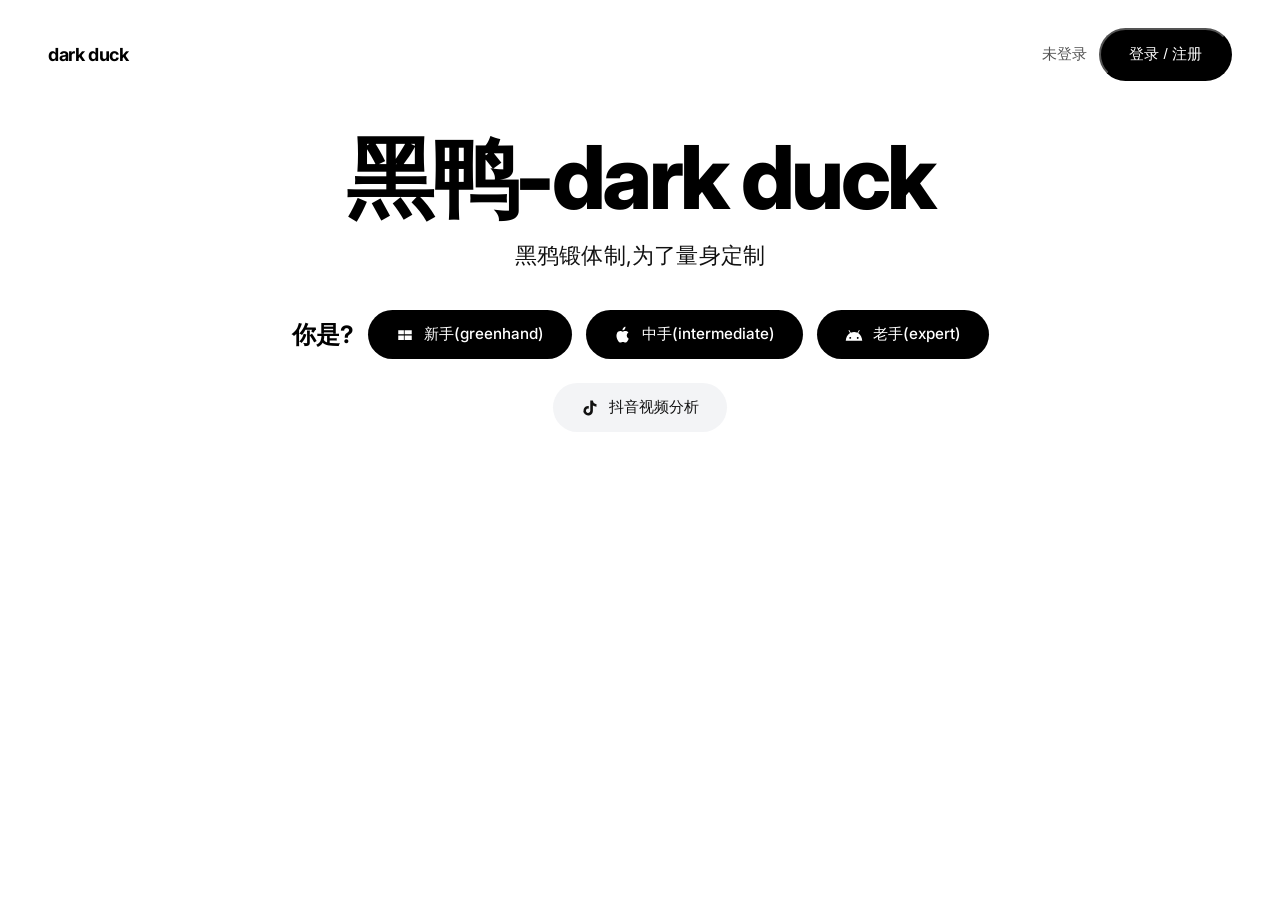
==== index.html @ 18ae11b2 "111" ====
<!DOCTYPE html>
<html lang="zh-CN">
<head>
  <meta charset="UTF-8" />
  <meta name="viewport" content="width=device-width, initial-scale=1.0" />
  <title>黑鸭-dark duck</title>
  <link rel="preconnect" href="https://fonts.googleapis.com" />
  <link rel="preconnect" href="https://fonts.gstatic.com" crossorigin />
  <link href="https://fonts.googleapis.com/css2?family=Inter:wght@400;500;600;700;800&display=swap" rel="stylesheet" />
  <link rel="stylesheet" href="styles.css" />
</head>
<body>
  <header class="site-header">
    <a href="#" class="logo">dark duck</a>
    <div class="auth-actions">
      <span id="auth-status">未登录</span>
      <button id="auth-open-btn" class="btn btn-primary">登录 / 注册</button>
      <button id="auth-logout-btn" class="btn btn-secondary" style="display:none">退出</button>
    </div>
  </header>

  <main>
    <section class="hero">
      <h1 class="hero-title">黑鸭-dark duck</h1>
      <p class="hero-subtitle">黑鸦锻体制,为了量身定制</p>

      <div class="cta-row">
        <div>
        <h2>你是?</h2>
        </div>
        <a href="green_hand.html" class="btn btn-primary" >
          <svg class="btn-icon" viewBox="0 0 24 24" aria-hidden="true"><path fill="currentColor" d="M3 5.5L10.5 5.5 10.5 11 3 11 3 5.5 3 5.5ZM10.5 12.5L3 12.5 3 18.5 10.5 18.5 10.5 12.5 10.5 12.5ZM11.5 5.5L21 5.5 21 11 11.5 11 11.5 5.5 11.5 5.5ZM21 12.5L11.5 12.5 11.5 18.5 21 18.5 21 12.5 21 12.5Z"/></svg>
          新手(greenhand)
        </a>
        <a href="green_hand.html" class="btn btn-primary">
          <svg class="btn-icon" viewBox="0 0 24 24" aria-hidden="true"><path fill="currentColor" d="M17.05 12.65c-.03-2.58 2.1-3.82 2.2-3.89-1.2-1.75-3.07-1.99-3.73-2.02-1.59-.16-3.1.94-3.9.94-.8 0-2.03-.92-3.34-.89-1.72.03-3.3 1-4.18 2.54-1.78 3.09-.46 7.66 1.28 10.17.85 1.23 1.86 2.61 3.19 2.56 1.28-.05 1.76-.83 3.3-.83 1.54 0 1.97.83 3.31.8 1.37-.02 2.24-1.25 3.08-2.49.97-1.42 1.37-2.8 1.39-2.87-.03-.01-2.67-1.02-2.7-4.06zM14.3 4.2c.7-.85 1.17-2.03 1.04-3.2-1 .04-2.21.67-2.93 1.51-.65.75-1.22 1.95-1.07 3.1 1.13.09 2.28-.57 2.96-1.41z"/></svg>
          中手(intermediate)
        </a>
        <a href="green_hand.html" class="btn btn-primary">
          <svg class="btn-icon" viewBox="0 0 24 24" aria-hidden="true"><path fill="currentColor" d="M17.6 9.48l1.84-3.18c.16-.27.07-.62-.2-.78-.27-.16-.62-.07-.78.2l-1.84 3.18c-2.86-1.21-6.08-1.21-8.94 0L5.84 5.72c-.16-.27-.51-.36-.78-.2-.27.16-.36.51-.2.78L6.7 9.48C3.34 11.8 1.2 15.58 1 19.78h22c-.2-4.2-2.34-7.98-5.4-10.3zM7 17.25c-.69 0-1.25-.56-1.25-1.25s.56-1.25 1.25-1.25 1.25.56 1.25 1.25-.56 1.25-1.25 1.25zm10 0c-.69 0-1.25-.56-1.25-1.25s.56-1.25 1.25-1.25 1.25.56 1.25 1.25-.56 1.25-1.25 1.25z"/></svg>
          老手(expert)
        </a>
      </div>

      <div class="cta-row" style="margin-top: 24px">
        <a href="douyin.html" class="btn btn-secondary">
          <svg class="btn-icon" viewBox="0 0 24 24" aria-hidden="true"><path fill="currentColor" d="M19.59 6.69a4.83 4.83 0 0 1-3.77-4.25V2h-3.45v13.67a2.89 2.89 0 0 1-5.2 1.74 2.89 2.89 0 0 1 2.31-4.64 2.93 2.93 0 0 1 .88.13V9.4a6.84 6.84 0 0 0-1-.05A6.33 6.33 0 0 0 5 20.1a6.34 6.34 0 0 0 10.86-4.43v-7a8.16 8.16 0 0 0 4.77 1.52v-3.4a4.85 4.85 0 0 1-1-.1z"/></svg>
          抖音视频分析
        </a>
      </div>
    </section>

    <section class="workspace-grid" aria-label="工作场景展示">

    </section>
  </main>

  <div class="auth-modal" id="auth-modal" aria-hidden="true">
    <div class="auth-card" role="dialog" aria-modal="true" aria-labelledby="auth-title">
      <button type="button" class="auth-close" id="auth-close-btn" aria-label="关闭">×</button>
      <div class="auth-tabs">
        <button type="button" class="auth-tab active" id="auth-tab-login">登录</button>
        <button type="button" class="auth-tab" id="auth-tab-register">注册</button>
      </div>
      <div class="auth-body">
        <div class="auth-message" id="auth-message"></div>
        <form id="login-form" class="auth-form active">
          <label>用户名</label>
          <input type="text" id="login-username" required placeholder="请输入用户名" />
          <label>密码</label>
          <input type="password" id="login-password" required placeholder="请输入密码" />
          <button type="submit" class="btn btn-primary">登录</button>
        </form>
        <form id="register-form" class="auth-form">
          <label>昵称</label>
          <input type="text" id="register-username" required placeholder="请输入昵称" />
          <label>身高</label>
          <input type="number" id="register-height" required placeholder="请输入身高" />
          <label>体重</label>
          <input type="number" id="register-weight" required placeholder="请输入体重" />
          <label>密码</label>
          <input type="password" id="register-password" required placeholder="请输入密码" />
          <button type="submit" class="btn btn-primary">注册</button>
        </form>
      </div>
    </div>
  </div>

  <script src="joining.js"></script>
</body>
</html>
---- styles.css ----
*,
*::before,
*::after {
  box-sizing: border-box;
  margin: 0;
  padding: 0;
}

:root {
  --bg: #ffffff;
  --text: #000000;
  --btn-primary: #000000;
  --btn-muted: #c8c8c8;
  --btn-muted-text: #ffffff;
  --max-width: 1100px;
}

html {
  -webkit-font-smoothing: antialiased;
  -moz-osx-font-smoothing: grayscale;
}

body {
  font-family: "Inter", -apple-system, BlinkMacSystemFont, "Segoe UI", Roboto,
    "Helvetica Neue", Arial, sans-serif;
  background: var(--bg);
  color: var(--text);
  min-height: 100vh;
}

.site-header {
  padding: 28px 48px;
  display: flex;
  justify-content: space-between;
  align-items: center;
  gap: 16px;
}

.logo {
  font-size: 1.125rem;
  font-weight: 700;
  color: var(--text);
  text-decoration: none;
  letter-spacing: -0.02em;
}

.auth-actions {
  display: flex;
  align-items: center;
  gap: 12px;
}

.auth-actions #auth-status {
  font-size: 0.95rem;
  color: #555;
}

.btn-secondary {
  background: #f3f4f6;
  color: #111;
}

.btn-secondary:hover {
  transform: translateY(-1px);
  box-shadow: 0 6px 20px rgba(0, 0, 0, 0.12);
}

main {
  max-width: var(--max-width);
  margin: 0 auto;
  padding: 0 32px 80px;
}

.hero {
  text-align: center;
  padding: 24px 0 56px;
}

.hero-title {
  font-size: clamp(3rem, 8vw, 5.5rem);
  font-weight: 800;
  letter-spacing: -0.04em;
  line-height: 1;
  margin-bottom: 20px;
}

.hero-subtitle {
  font-size: clamp(1rem, 2.5vw, 1.35rem);
  font-weight: 400;
  color: #111;
  margin-bottom: 40px;
  letter-spacing: 0.01em;
}

.cta-row {
  display: flex;
  flex-wrap: wrap;
  justify-content: center;
  align-items: center;
  gap: 14px;
}

.btn {
  display: inline-flex;
  align-items: center;
  gap: 10px;
  padding: 14px 28px;
  border-radius: 999px;
  font-size: 0.95rem;
  font-weight: 500;
  text-decoration: none;
  transition: transform 0.15s ease, opacity 0.15s ease, box-shadow 0.15s ease;
  white-space: nowrap;
}

.btn-icon {
  width: 18px;
  height: 18px;
  flex-shrink: 0;
}

.btn-primary {
  background: var(--btn-primary);
  color: #fff;
}

.btn-primary:hover {
  transform: translateY(-1px);
  box-shadow: 0 6px 20px rgba(0, 0, 0, 0.18);
}

.btn-muted {
  background: var(--btn-muted);
  color: var(--btn-muted-text);
  cursor: not-allowed;
  pointer-events: none;
}

.workspace-grid {
  display: grid;
  grid-template-columns: repeat(3, 1fr);
  gap: 8px 12px;
  margin-top: 8px;
}

.workspace-card {
  aspect-ratio: 4 / 3;
  display: flex;
  align-items: center;
  justify-content: center;
  padding: 8px;
}

.workspace-svg {
  width: 100%;
  height: auto;
  max-height: 220px;
}

@media (max-width: 900px) {
  .workspace-grid {
    grid-template-columns: repeat(2, 1fr);
  }
}

@media (max-width: 560px) {
  .site-header {
    padding: 20px 24px;
    flex-direction: column;
    align-items: flex-start;
  }

  main {
    padding: 0 20px 48px;
  }

  .cta-row {
    flex-direction: column;
    width: 100%;
  }

  .btn {
    width: 100%;
    max-width: 280px;
    justify-content: center;
  }

  .workspace-grid {
    grid-template-columns: 1fr;
    gap: 4px;
  }
}

.auth-modal {
  position: fixed;
  inset: 0;
  background: rgba(0, 0, 0, 0.45);
  display: none;
  align-items: center;
  justify-content: center;
  z-index: 10000;
}

.auth-modal.active {
  display: flex;
}

.auth-card {
  width: min(420px, calc(100% - 32px));
  background: #fff;
  border-radius: 20px;
  box-shadow: 0 24px 60px rgba(0, 0, 0, 0.16);
  padding: 24px;
  position: relative;
}

.auth-close {
  position: absolute;
  top: 16px;
  right: 16px;
  width: 36px;
  height: 36px;
  border: none;
  background: #f3f4f6;
  border-radius: 12px;
  font-size: 18px;
  cursor: pointer;
}

.auth-tabs {
  display: flex;
  gap: 8px;
  margin-bottom: 20px;
}

.auth-tab {
  flex: 1;
  padding: 12px 18px;
  border: 1px solid #e5e7eb;
  border-radius: 999px;
  background: #f9fafb;
  cursor: pointer;
  font-weight: 600;
  color: #374151;
}

.auth-tab.active {
  background: #111;
  color: white;
  border-color: transparent;
}

.auth-body {
  display: flex;
  flex-direction: column;
  gap: 16px;
}

.auth-message {
  min-height: 22px;
  font-size: 0.95rem;
  color: #dc2626;
}

.auth-form {
  display: none;
  gap: 14px;
  flex-direction: column;
}

.auth-form.active {
  display: flex;
}

.auth-form label {
  font-size: 0.95rem;
  color: #374151;
}

.auth-form input {
  width: 100%;
  padding: 12px 14px;
  border-radius: 14px;
  border: 1px solid #d1d5db;
  outline: none;
  font-size: 0.95rem;
}

.auth-form input:focus {
  border-color: #3b82f6;
  box-shadow: 0 0 0 4px rgba(59, 130, 246, 0.12);
}

.auth-form .btn {
  width: 100%;
  justify-content: center;
}

/* 抖音视频分析 */
.douyin-section {
  margin-top: 8px;
  margin-bottom: 48px;
}

.douyin-section--page {
  margin-top: 0;
  padding-top: 8px;
}

.page-back {
  display: inline-block;
  margin-bottom: 20px;
  font-size: 0.88rem;
  color: #555;
  text-decoration: none;
}

.page-back:hover {
  color: #111;
}

.douyin-card {
  border: 1px solid #e5e7eb;
  border-radius: 20px;
  padding: 28px;
  background: #fafafa;
}

.douyin-header {
  text-align: center;
  margin-bottom: 24px;
}

.douyin-title {
  font-size: 1.35rem;
  font-weight: 700;
  margin-bottom: 8px;
}

.douyin-desc {
  font-size: 0.92rem;
  color: #555;
}

.douyin-form {
  display: flex;
  flex-direction: column;
  gap: 12px;
}

.douyin-label {
  font-size: 0.85rem;
  font-weight: 500;
  color: #374151;
}

.douyin-input-row {
  display: flex;
  gap: 12px;
  flex-wrap: wrap;
}

.douyin-input {
  flex: 1;
  min-width: 200px;
  padding: 12px 16px;
  border: 1px solid #d1d5db;
  border-radius: 14px;
  font-family: inherit;
  font-size: 0.92rem;
  background: #fff;
  outline: none;
}

.douyin-input:focus {
  border-color: #111;
  box-shadow: 0 0 0 3px rgba(0, 0, 0, 0.06);
}

.douyin-input-row .btn {
  flex-shrink: 0;
  border: none;
  cursor: pointer;
}

.douyin-textarea {
  width: 100%;
  min-height: 88px;
  resize: vertical;
  line-height: 1.5;
}

.douyin-input-row--end {
  justify-content: flex-end;
}

.douyin-result-tags {
  font-size: 0.82rem;
  color: #52525b;
  margin-bottom: 8px;
  line-height: 1.6;
}

.douyin-result-tags .douyin-tag-chip {
  display: inline-block;
  padding: 2px 8px;
  margin: 2px 4px 2px 0;
  border-radius: 999px;
  background: #f4f4f5;
  color: #18181b;
}

.douyin-input-row .btn:disabled {
  opacity: 0.6;
  cursor: not-allowed;
  transform: none;
  box-shadow: none;
}

.douyin-status {
  font-size: 0.88rem;
  padding: 8px 12px;
  border-radius: 10px;
}

.douyin-status--error {
  background: #fef2f2;
  color: #b91c1c;
}

.douyin-status--success {
  background: #f0fdf4;
  color: #15803d;
}

.douyin-status--info {
  background: #eff6ff;
  color: #1d4ed8;
}

.douyin-result {
  margin-top: 24px;
  padding-top: 24px;
  border-top: 1px solid #e5e7eb;
}

.douyin-result--loading {
  opacity: 0.6;
  pointer-events: none;
}

.douyin-result-head {
  margin-bottom: 20px;
}

.douyin-result-badge {
  display: inline-block;
  padding: 4px 10px;
  border-radius: 999px;
  background: #111;
  color: #fff;
  font-size: 0.72rem;
  font-weight: 600;
  margin-bottom: 10px;
}

.douyin-result-head h3 {
  font-size: 1.15rem;
  font-weight: 700;
  margin-bottom: 8px;
}

.douyin-result-summary {
  font-size: 0.9rem;
  color: #52525b;
  line-height: 1.6;
  margin-bottom: 8px;
}

.douyin-result-meta {
  font-size: 0.78rem;
  color: #71717a;
}

.douyin-result-meta a {
  color: #111;
}

.douyin-result-grid {
  display: grid;
  grid-template-columns: 1fr 1fr;
  gap: 16px;
  margin-bottom: 16px;
}

.douyin-result-block {
  background: #fff;
  border: 1px solid #e5e7eb;
  border-radius: 14px;
  padding: 16px 18px;
}

.douyin-result-block--full {
  margin-bottom: 12px;
}

.douyin-result-block h4 {
  font-size: 0.85rem;
  font-weight: 600;
  margin-bottom: 10px;
  color: #374151;
}

.douyin-result-block ul {
  padding-left: 18px;
}

.douyin-result-block li,
.douyin-result-block p {
  font-size: 0.85rem;
  color: #52525b;
  line-height: 1.65;
}

.douyin-result-block li + li {
  margin-top: 6px;
}

.douyin-result-personal {
  background: #f4f4f5;
  border-color: #d4d4d8;
}

@media (max-width: 768px) {
  .douyin-input-row {
    flex-direction: column;
  }

  .douyin-input-row .btn {
    width: 100%;
    justify-content: center;
  }

  .douyin-result-grid {
    grid-template-columns: 1fr;
  }

  .douyin-card {
    padding: 20px 16px;
  }
}
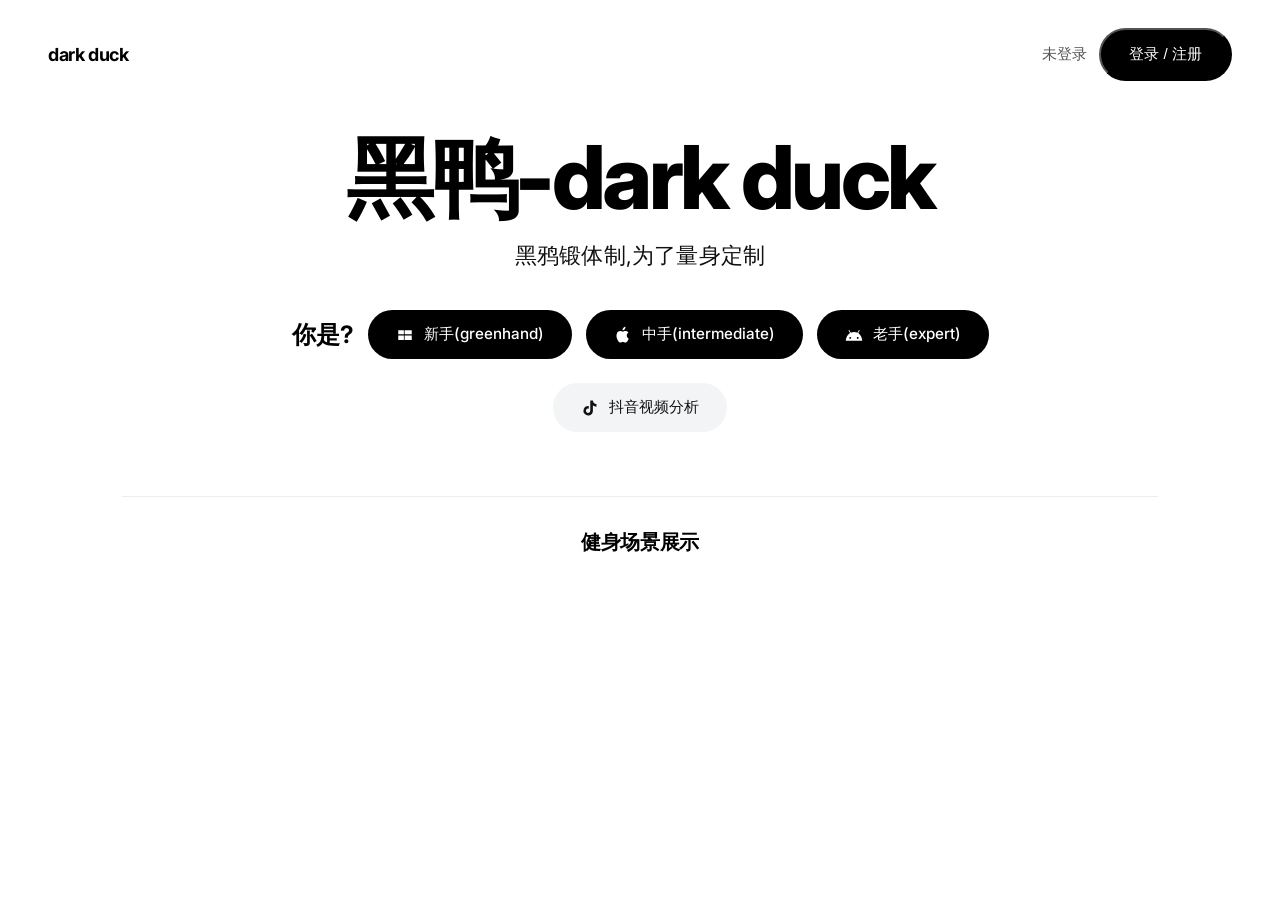
==== commit 6300570d: "新" ====
--- a/index.html
+++ b/index.html
@@ -50,8 +50,28 @@
       </div>
     </section>
 
-    <section class="workspace-grid" aria-label="工作场景展示">
-
+    <section class="workspace-showcase" aria-label="健身场景展示">
+      <h2 class="workspace-showcase-title">健身场景展示</h2>
+      <div class="workspace-grid">
+        <div class="workspace-video-card">
+          <video class="workspace-video" src="videos/生成人物健身循环视频.mp4" autoplay loop muted playsinline preload="auto" aria-label="健身动作演示 1"></video>
+        </div>
+        <div class="workspace-video-card">
+          <video class="workspace-video" src="videos/生成人物健身循环视频 (2).mp4" autoplay loop muted playsinline preload="auto" aria-label="健身动作演示 2"></video>
+        </div>
+        <div class="workspace-video-card">
+          <video class="workspace-video" src="videos/生成人物健身循环视频 (3).mp4" autoplay loop muted playsinline preload="auto" aria-label="健身动作演示 3"></video>
+        </div>
+        <div class="workspace-video-card">
+          <video class="workspace-video" src="videos/生成人物健身循环视频 (4).mp4" autoplay loop muted playsinline preload="auto" aria-label="健身动作演示 4"></video>
+        </div>
+        <div class="workspace-video-card">
+          <video class="workspace-video" src="videos/生成人物健身循环视频 (5).mp4" autoplay loop muted playsinline preload="auto" aria-label="健身动作演示 5"></video>
+        </div>
+        <div class="workspace-video-card">
+          <video class="workspace-video" src="videos/生成人物健身循环视频 (6).mp4" autoplay loop muted playsinline preload="auto" aria-label="健身动作演示 6"></video>
+        </div>
+      </div>
     </section>
   </main>
 
--- a/styles.css
+++ b/styles.css
@@ -136,31 +136,46 @@
   pointer-events: none;
 }
 
+.workspace-showcase {
+  margin-top: 8px;
+  padding-top: 32px;
+  border-top: 1px solid #eee;
+}
+
+.workspace-showcase-title {
+  text-align: center;
+  font-size: clamp(1rem, 2.5vw, 1.25rem);
+  font-weight: 700;
+  letter-spacing: -0.02em;
+  margin-bottom: 16px;
+}
+
 .workspace-grid {
   display: grid;
-  grid-template-columns: repeat(3, 1fr);
-  gap: 8px 12px;
-  margin-top: 8px;
-}
-
-.workspace-card {
-  aspect-ratio: 4 / 3;
-  display: flex;
-  align-items: center;
-  justify-content: center;
-  padding: 8px;
-}
-
-.workspace-svg {
+  grid-template-columns: repeat(6, 1fr);
+  gap: 28px;
+  max-width: 100%;
   width: 100%;
-  height: auto;
-  max-height: 220px;
-}
-
-@media (max-width: 900px) {
-  .workspace-grid {
-    grid-template-columns: repeat(2, 1fr);
-  }
+  margin: 0 auto;
+}
+
+.workspace-video-card {
+  aspect-ratio: 9 / 16;
+  border-radius: 12px;
+  overflow: hidden;
+  background: transparent;
+  border: none;
+  box-shadow: none;
+}
+
+.workspace-video {
+  display: block;
+  width: 100%;
+  height: 100%;
+  object-fit: cover;
+  border: none;
+  outline: none;
+  vertical-align: top;
 }
 
 @media (max-width: 560px) {
@@ -185,9 +200,16 @@
     justify-content: center;
   }
 
+  .workspace-showcase {
+    padding-top: 24px;
+    overflow-x: auto;
+    -webkit-overflow-scrolling: touch;
+  }
+
   .workspace-grid {
-    grid-template-columns: 1fr;
-    gap: 4px;
+    grid-template-columns: repeat(6, minmax(88px, 1fr));
+    min-width: 560px;
+    gap: 18px;
   }
 }
 
@@ -548,4 +570,98 @@
   .douyin-card {
     padding: 20px 16px;
   }
-}
+  /* ========== B站链接列表区 ========== */
+.bilibili-links-section {
+  margin-top: 24px;
+  padding-top: 20px;
+  border-top: 1px dashed #e0e0e0;
+}
+
+.bilibili-links-title {
+  font-size: 16px;
+  font-weight: 600;
+  color: #00a1d6;
+  margin-bottom: 12px;
+  display: flex;
+  align-items: center;
+  gap: 6px;
+}
+
+.bilibili-links-list {
+  display: flex;
+  flex-direction: column;
+  gap: 8px;
+}
+
+.bili-link-item {
+  display: flex;
+  align-items: center;
+  gap: 10px;
+  padding: 10px 14px;
+  background: #fafbfc;
+  border: 1px solid #e3e5e7;
+  border-radius: 8px;
+  transition: all 0.2s;
+}
+
+.bili-link-item:hover {
+  border-color: #00a1d6;
+  background: #f0f9fc;
+}
+
+.bili-link-num {
+  width: 24px;
+  height: 24px;
+  display: flex;
+  align-items: center;
+  justify-content: center;
+  background: #00a1d6;
+  color: #fff;
+  font-size: 12px;
+  font-weight: 600;
+  border-radius: 50%;
+  flex-shrink: 0;
+}
+
+.bili-link-title {
+  flex: 1;
+  color: #18191c;
+  font-size: 14px;
+  text-decoration: none;
+  overflow: hidden;
+  text-overflow: ellipsis;
+  white-space: nowrap;
+}
+
+.bili-link-title:hover {
+  color: #00a1d6;
+  text-decoration: underline;
+}
+
+.bili-link-bvid {
+  font-size: 12px;
+  color: #9499a0;
+  font-family: monospace;
+  background: #f1f2f3;
+  padding: 2px 8px;
+  border-radius: 4px;
+  flex-shrink: 0;
+}
+
+.bili-link-copy {
+  background: #fff;
+  border: 1px solid #e3e5e7;
+  color: #61666d;
+  font-size: 12px;
+  padding: 4px 12px;
+  border-radius: 6px;
+  cursor: pointer;
+  transition: all 0.2s;
+  flex-shrink: 0;
+}
+
+.bili-link-copy:hover {
+  border-color: #00a1d6;
+  color: #00a1d6;
+}
+}
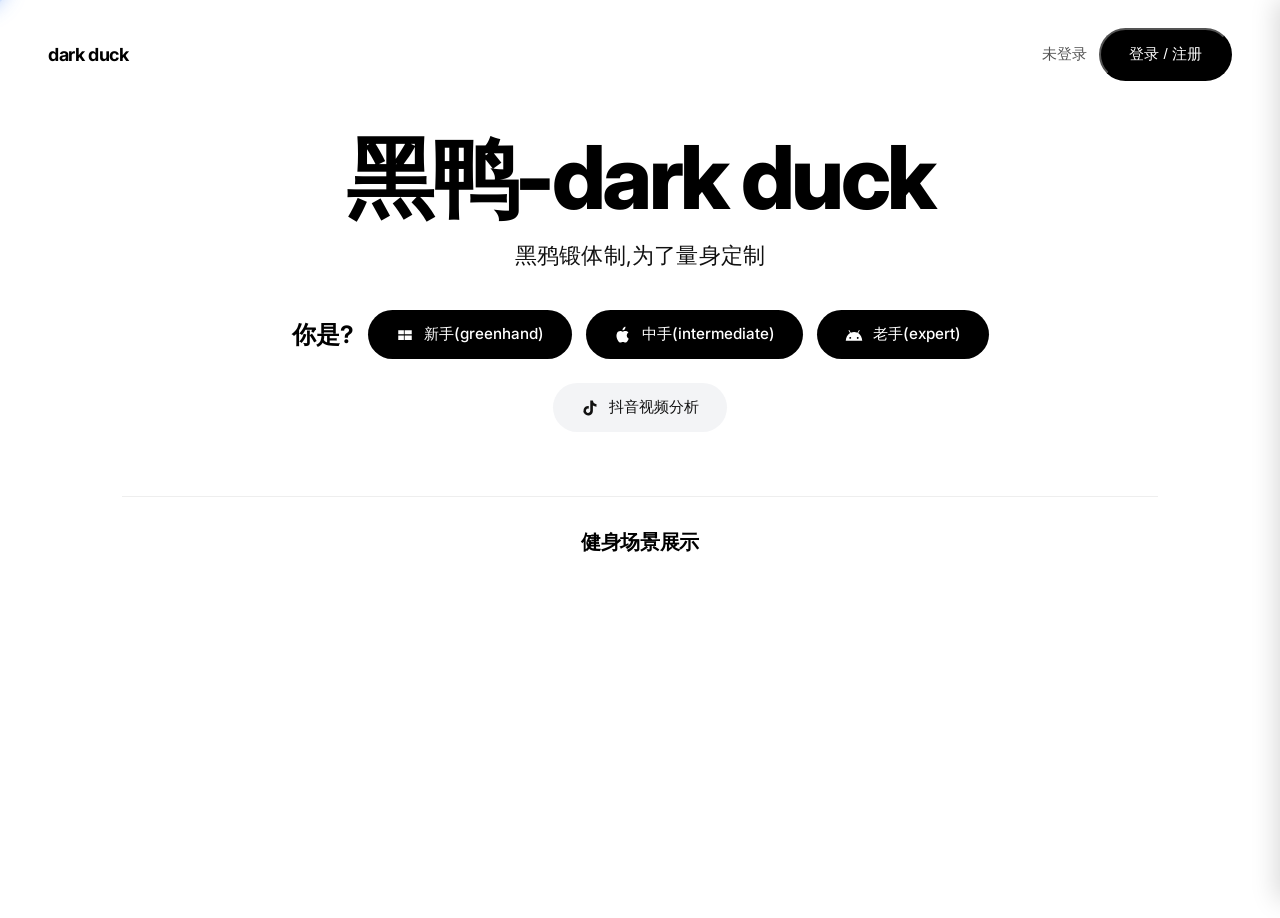
==== commit 3c243e77: "up" ====
--- a/index.html
+++ b/index.html
@@ -107,5 +107,15 @@
   </div>
 
   <script src="joining.js"></script>
+
+  <script src="ai_chat_widget.js"></script>
+<script>
+  AIChatWidget.init({
+    apiKey: '56982804a0c240ec85082e5e8d148d3d.7qUhn1d74wth7GAB',   // 必填
+    model: 'glm-4-flashx-250414',                // 可选
+    temperature: 1,                  // 可选
+    systemMessage: '你是一个健身教练,需要对用户的问题作出专业解答但要易于理解。'  // 可选系统提示
+  });
+</script>
 </body>
 </html>
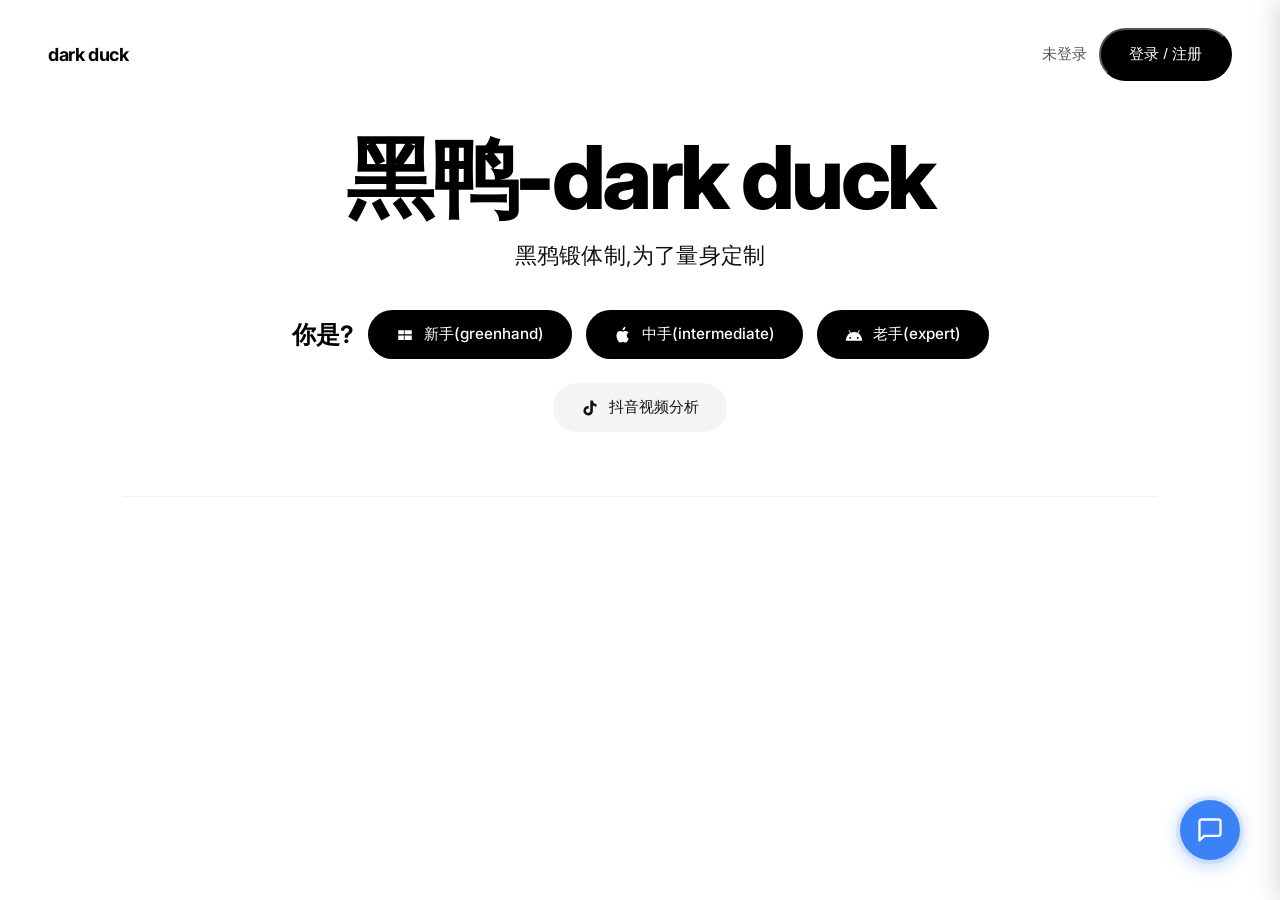
==== commit 40ed5245: "up" ====
--- a/index.html
+++ b/index.html
@@ -51,25 +51,24 @@
     </section>
 
     <section class="workspace-showcase" aria-label="健身场景展示">
-      <h2 class="workspace-showcase-title">健身场景展示</h2>
       <div class="workspace-grid">
         <div class="workspace-video-card">
-          <video class="workspace-video" src="videos/生成人物健身循环视频.mp4" autoplay loop muted playsinline preload="auto" aria-label="健身动作演示 1"></video>
+          <video class="workspace-video" src="videos/1.mp4" autoplay loop muted playsinline preload="auto" aria-label="健身动作演示 1"></video>
         </div>
         <div class="workspace-video-card">
-          <video class="workspace-video" src="videos/生成人物健身循环视频 (2).mp4" autoplay loop muted playsinline preload="auto" aria-label="健身动作演示 2"></video>
+          <video class="workspace-video" src="videos/2.mp4" autoplay loop muted playsinline preload="auto" aria-label="健身动作演示 2"></video>
         </div>
         <div class="workspace-video-card">
-          <video class="workspace-video" src="videos/生成人物健身循环视频 (3).mp4" autoplay loop muted playsinline preload="auto" aria-label="健身动作演示 3"></video>
+          <video class="workspace-video" src="videos/3.mp4" autoplay loop muted playsinline preload="auto" aria-label="健身动作演示 3"></video>
         </div>
         <div class="workspace-video-card">
-          <video class="workspace-video" src="videos/生成人物健身循环视频 (4).mp4" autoplay loop muted playsinline preload="auto" aria-label="健身动作演示 4"></video>
+          <video class="workspace-video" src="videos/4.mp4" autoplay loop muted playsinline preload="auto" aria-label="健身动作演示 4"></video>
         </div>
         <div class="workspace-video-card">
-          <video class="workspace-video" src="videos/生成人物健身循环视频 (5).mp4" autoplay loop muted playsinline preload="auto" aria-label="健身动作演示 5"></video>
+          <video class="workspace-video" src="videos/5.mp4" autoplay loop muted playsinline preload="auto" aria-label="健身动作演示 5"></video>
         </div>
         <div class="workspace-video-card">
-          <video class="workspace-video" src="videos/生成人物健身循环视频 (6).mp4" autoplay loop muted playsinline preload="auto" aria-label="健身动作演示 6"></video>
+          <video class="workspace-video" src="videos/6.mp4" autoplay loop muted playsinline preload="auto" aria-label="健身动作演示 6"></video>
         </div>
       </div>
     </section>
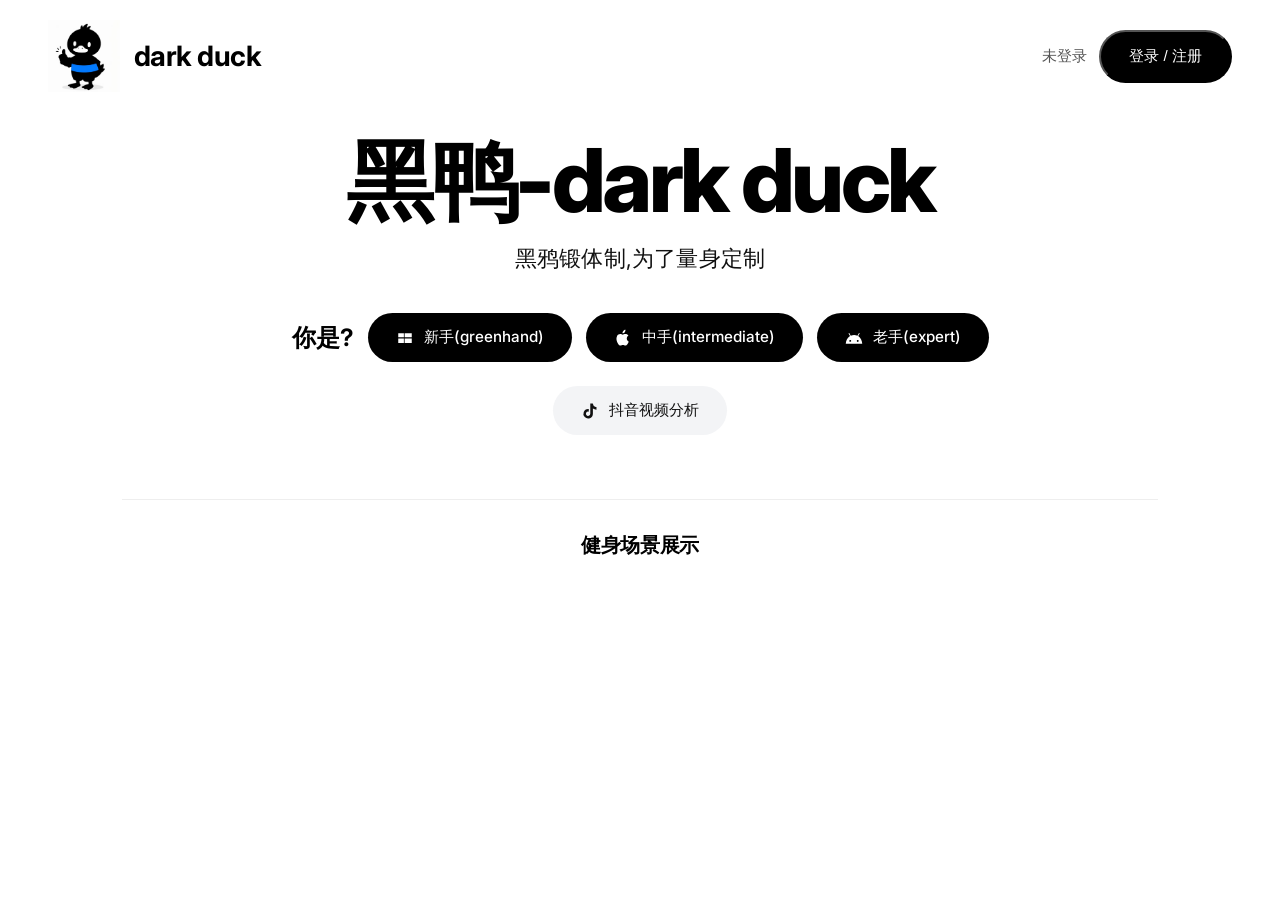
==== commit 30cd15a4: "111" ====
--- a/index.html
+++ b/index.html
@@ -11,7 +11,10 @@
 </head>
 <body>
   <header class="site-header">
-    <a href="#" class="logo">dark duck</a>
+    <a href="#" class="site-brand" aria-label="dark duck 首页">
+      <img src="assets/12.jpg" alt="" class="site-mascot-img" width="832" height="830" />
+      <span class="logo">dark duck</span>
+    </a>
     <div class="auth-actions">
       <span id="auth-status">未登录</span>
       <button id="auth-open-btn" class="btn btn-primary">登录 / 注册</button>
@@ -51,24 +54,25 @@
     </section>
 
     <section class="workspace-showcase" aria-label="健身场景展示">
+      <h2 class="workspace-showcase-title">健身场景展示</h2>
       <div class="workspace-grid">
         <div class="workspace-video-card">
-          <video class="workspace-video" src="videos/1.mp4" autoplay loop muted playsinline preload="auto" aria-label="健身动作演示 1"></video>
+          <video class="workspace-video" src="videos/生成人物健身循环视频.mp4" autoplay loop muted playsinline preload="auto" aria-label="健身动作演示 1"></video>
         </div>
         <div class="workspace-video-card">
-          <video class="workspace-video" src="videos/2.mp4" autoplay loop muted playsinline preload="auto" aria-label="健身动作演示 2"></video>
+          <video class="workspace-video" src="videos/生成人物健身循环视频 (2).mp4" autoplay loop muted playsinline preload="auto" aria-label="健身动作演示 2"></video>
         </div>
         <div class="workspace-video-card">
-          <video class="workspace-video" src="videos/3.mp4" autoplay loop muted playsinline preload="auto" aria-label="健身动作演示 3"></video>
+          <video class="workspace-video" src="videos/生成人物健身循环视频 (3).mp4" autoplay loop muted playsinline preload="auto" aria-label="健身动作演示 3"></video>
         </div>
         <div class="workspace-video-card">
-          <video class="workspace-video" src="videos/4.mp4" autoplay loop muted playsinline preload="auto" aria-label="健身动作演示 4"></video>
+          <video class="workspace-video" src="videos/生成人物健身循环视频 (4).mp4" autoplay loop muted playsinline preload="auto" aria-label="健身动作演示 4"></video>
         </div>
         <div class="workspace-video-card">
-          <video class="workspace-video" src="videos/5.mp4" autoplay loop muted playsinline preload="auto" aria-label="健身动作演示 5"></video>
+          <video class="workspace-video" src="videos/生成人物健身循环视频 (5).mp4" autoplay loop muted playsinline preload="auto" aria-label="健身动作演示 5"></video>
         </div>
         <div class="workspace-video-card">
-          <video class="workspace-video" src="videos/6.mp4" autoplay loop muted playsinline preload="auto" aria-label="健身动作演示 6"></video>
+          <video class="workspace-video" src="videos/生成人物健身循环视频 (6).mp4" autoplay loop muted playsinline preload="auto" aria-label="健身动作演示 6"></video>
         </div>
       </div>
     </section>
@@ -106,15 +110,5 @@
   </div>
 
   <script src="joining.js"></script>
-
-  <script src="ai_chat_widget.js"></script>
-<script>
-  AIChatWidget.init({
-    apiKey: '56982804a0c240ec85082e5e8d148d3d.7qUhn1d74wth7GAB',   // 必填
-    model: 'glm-4-flashx-250414',                // 可选
-    temperature: 1,                  // 可选
-    systemMessage: '你是一个健身教练,需要对用户的问题作出专业解答但要易于理解。'  // 可选系统提示
-  });
-</script>
 </body>
 </html>
--- a/styles.css
+++ b/styles.css
@@ -29,18 +29,34 @@
 }
 
 .site-header {
-  padding: 28px 48px;
+  padding: 20px 48px;
   display: flex;
   justify-content: space-between;
   align-items: center;
   gap: 16px;
 }
 
+.site-brand {
+  display: flex;
+  align-items: center;
+  gap: 14px;
+  flex-shrink: 0;
+  text-decoration: none;
+  color: inherit;
+}
+
+.site-mascot-img {
+  display: block;
+  width: 72px;
+  height: 72px;
+  object-fit: contain;
+  flex-shrink: 0;
+}
+
 .logo {
-  font-size: 1.125rem;
+  font-size: 1.75rem;
   font-weight: 700;
   color: var(--text);
-  text-decoration: none;
   letter-spacing: -0.02em;
 }
 
@@ -180,9 +196,23 @@
 
 @media (max-width: 560px) {
   .site-header {
-    padding: 20px 24px;
+    padding: 16px 24px;
     flex-direction: column;
     align-items: flex-start;
+  }
+
+  .site-mascot-img {
+    width: 56px;
+    height: 56px;
+  }
+
+  .logo {
+    font-size: 1.4rem;
+  }
+
+  .auth-actions {
+    width: 100%;
+    justify-content: flex-end;
   }
 
   main {
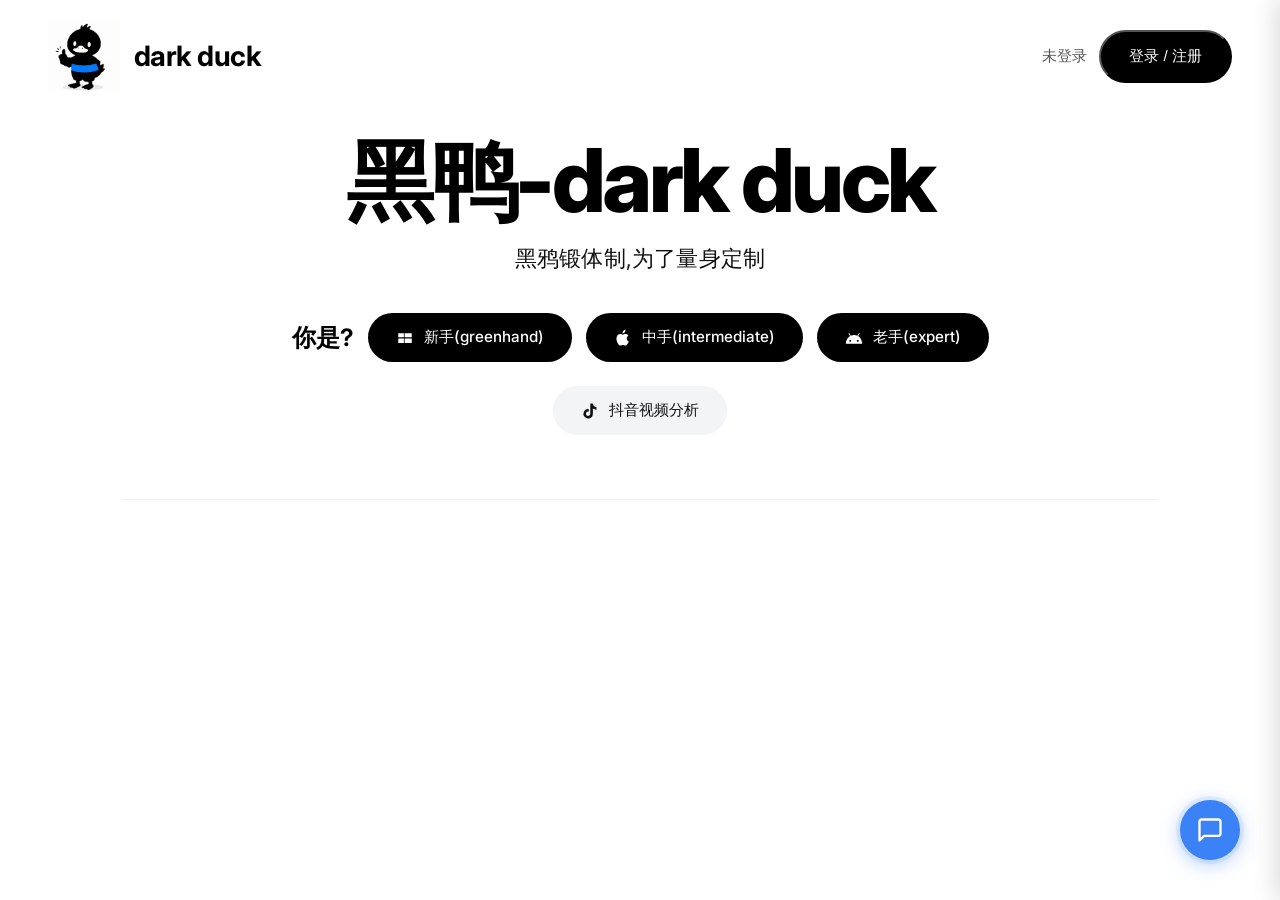
==== commit 4b6f8445: "Merge branch 'main' of https://github.com/jyimu/heikeson" ====
--- a/index.html
+++ b/index.html
@@ -54,25 +54,24 @@
     </section>
 
     <section class="workspace-showcase" aria-label="健身场景展示">
-      <h2 class="workspace-showcase-title">健身场景展示</h2>
       <div class="workspace-grid">
         <div class="workspace-video-card">
-          <video class="workspace-video" src="videos/生成人物健身循环视频.mp4" autoplay loop muted playsinline preload="auto" aria-label="健身动作演示 1"></video>
+          <video class="workspace-video" src="videos/1.mp4" autoplay loop muted playsinline preload="auto" aria-label="健身动作演示 1"></video>
         </div>
         <div class="workspace-video-card">
-          <video class="workspace-video" src="videos/生成人物健身循环视频 (2).mp4" autoplay loop muted playsinline preload="auto" aria-label="健身动作演示 2"></video>
+          <video class="workspace-video" src="videos/2.mp4" autoplay loop muted playsinline preload="auto" aria-label="健身动作演示 2"></video>
         </div>
         <div class="workspace-video-card">
-          <video class="workspace-video" src="videos/生成人物健身循环视频 (3).mp4" autoplay loop muted playsinline preload="auto" aria-label="健身动作演示 3"></video>
+          <video class="workspace-video" src="videos/3.mp4" autoplay loop muted playsinline preload="auto" aria-label="健身动作演示 3"></video>
         </div>
         <div class="workspace-video-card">
-          <video class="workspace-video" src="videos/生成人物健身循环视频 (4).mp4" autoplay loop muted playsinline preload="auto" aria-label="健身动作演示 4"></video>
+          <video class="workspace-video" src="videos/4.mp4" autoplay loop muted playsinline preload="auto" aria-label="健身动作演示 4"></video>
         </div>
         <div class="workspace-video-card">
-          <video class="workspace-video" src="videos/生成人物健身循环视频 (5).mp4" autoplay loop muted playsinline preload="auto" aria-label="健身动作演示 5"></video>
+          <video class="workspace-video" src="videos/5.mp4" autoplay loop muted playsinline preload="auto" aria-label="健身动作演示 5"></video>
         </div>
         <div class="workspace-video-card">
-          <video class="workspace-video" src="videos/生成人物健身循环视频 (6).mp4" autoplay loop muted playsinline preload="auto" aria-label="健身动作演示 6"></video>
+          <video class="workspace-video" src="videos/6.mp4" autoplay loop muted playsinline preload="auto" aria-label="健身动作演示 6"></video>
         </div>
       </div>
     </section>
@@ -110,5 +109,15 @@
   </div>
 
   <script src="joining.js"></script>
+
+  <script src="ai_chat_widget.js"></script>
+<script>
+  AIChatWidget.init({
+    apiKey: '56982804a0c240ec85082e5e8d148d3d.7qUhn1d74wth7GAB',   // 必填
+    model: 'glm-4-flashx-250414',                // 可选
+    temperature: 1,                  // 可选
+    systemMessage: '你是一个健身教练,需要对用户的问题作出专业解答但要易于理解。'  // 可选系统提示
+  });
+</script>
 </body>
 </html>
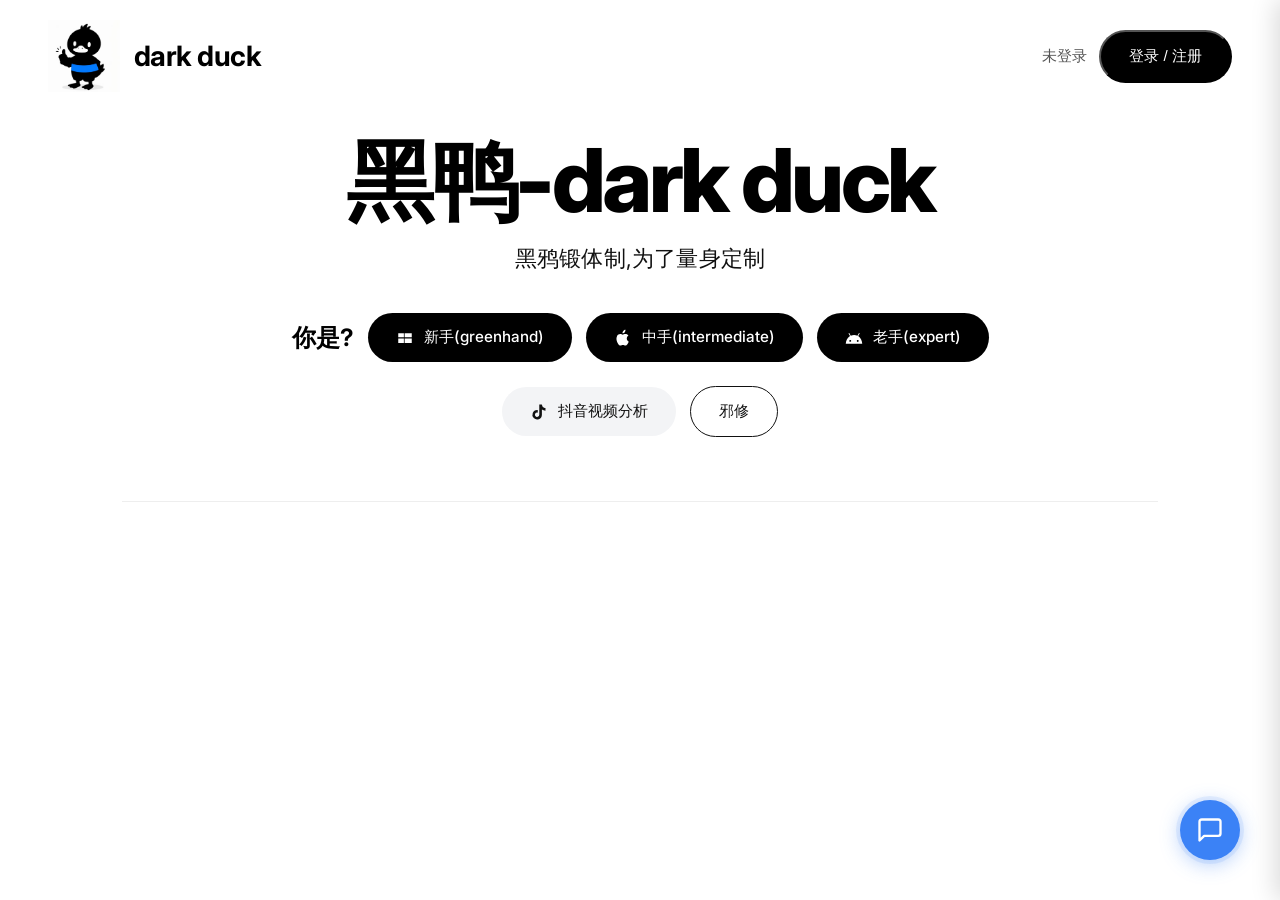
==== commit ca39448c: "邪修" ====
--- a/index.html
+++ b/index.html
@@ -50,6 +50,7 @@
           <svg class="btn-icon" viewBox="0 0 24 24" aria-hidden="true"><path fill="currentColor" d="M19.59 6.69a4.83 4.83 0 0 1-3.77-4.25V2h-3.45v13.67a2.89 2.89 0 0 1-5.2 1.74 2.89 2.89 0 0 1 2.31-4.64 2.93 2.93 0 0 1 .88.13V9.4a6.84 6.84 0 0 0-1-.05A6.33 6.33 0 0 0 5 20.1a6.34 6.34 0 0 0 10.86-4.43v-7a8.16 8.16 0 0 0 4.77 1.52v-3.4a4.85 4.85 0 0 1-1-.1z"/></svg>
           抖音视频分析
         </a>
+        <button type="button" class="btn btn-xiexiu" id="xiexiu-open-btn">邪修</button>
       </div>
     </section>
 
@@ -108,7 +109,42 @@
     </div>
   </div>
 
+  <div class="xiexiu-overlay" id="xiexiu-overlay" aria-hidden="true">
+    <div class="xiexiu-screen" role="dialog" aria-modal="true" aria-label="邪修">
+      <img
+        id="xiexiu-quote-img"
+        src="assets/xiexiu-quote.jpg"
+        alt="我自己想的在做一件很慢很久的事"
+        class="xiexiu-quote-img"
+      />
+      <div class="xiexiu-actions" id="xiexiu-actions" hidden>
+        <button type="button" class="btn btn-secondary" id="xiexiu-back-btn">返回主界面</button>
+        <button type="button" class="btn btn-primary" id="xiexiu-continue-btn">执意邪修</button>
+      </div>
+      <div class="xiexiu-risk" id="xiexiu-risk" hidden>
+        <div class="xiexiu-risk-card">
+          <h2 class="xiexiu-risk-title">风险提示</h2>
+          <div class="xiexiu-risk-body">
+            <p class="xiexiu-risk-lead">在继续「邪修」训练前，请仔细阅读以下说明：</p>
+            <ul class="xiexiu-risk-list">
+              <li>本路径中的训练建议依据运动生理学、力量训练与恢复相关研究整理，<strong>符合主流科学依据</strong>，有助于提高训练刺激与肌肉适应效率。</li>
+              <li>在严格执行的前提下，<strong>可能在较短时间内感受到肌肉力量与围度的提升</strong>。</li>
+              <li>但邪修方案往往强度与密度较高，<strong>不建议长期持续执行</strong>，否则可能增加过度训练、关节劳损与恢复不足等风险。</li>
+              <li>如有基础疾病、旧伤或感到明显不适，请先咨询医生或专业教练，并优先选择常规训练路径。</li>
+            </ul>
+            <p class="xiexiu-risk-note">请根据自身情况理性跟练，量力而行。</p>
+          </div>
+          <div class="xiexiu-risk-actions">
+            <button type="button" class="btn btn-secondary" id="xiexiu-risk-back-btn">返回</button>
+            <button type="button" class="btn btn-primary" id="xiexiu-risk-confirm-btn">我已知晓，继续邪修</button>
+          </div>
+        </div>
+      </div>
+    </div>
+  </div>
+
   <script src="joining.js"></script>
+  <script src="xiexiu.js"></script>
 
   <script src="ai_chat_widget.js"></script>
 <script>
--- a/styles.css
+++ b/styles.css
@@ -143,6 +143,151 @@
 .btn-primary:hover {
   transform: translateY(-1px);
   box-shadow: 0 6px 20px rgba(0, 0, 0, 0.18);
+}
+
+.btn-xiexiu {
+  border: 1px solid #111;
+  background: #fff;
+  color: #111;
+  cursor: pointer;
+  font-family: inherit;
+}
+
+.btn-xiexiu:hover {
+  background: #111;
+  color: #fff;
+  transform: translateY(-1px);
+  box-shadow: 0 6px 20px rgba(0, 0, 0, 0.18);
+}
+
+.xiexiu-overlay {
+  position: fixed;
+  inset: 0;
+  z-index: 11000;
+  display: none;
+  background: #000;
+}
+
+.xiexiu-overlay.active {
+  display: block;
+}
+
+.xiexiu-screen {
+  position: relative;
+  width: 100%;
+  height: 100%;
+  display: flex;
+  flex-direction: column;
+  align-items: center;
+  justify-content: center;
+  padding: 24px;
+}
+
+.xiexiu-quote-img {
+  max-width: min(92vw, 720px);
+  max-height: calc(100vh - 120px);
+  width: auto;
+  height: auto;
+  object-fit: contain;
+}
+
+.xiexiu-actions {
+  position: absolute;
+  left: 50%;
+  bottom: 48px;
+  transform: translateX(-50%) translateY(12px);
+  display: flex;
+  flex-wrap: wrap;
+  justify-content: center;
+  gap: 14px;
+  opacity: 0;
+  transition: opacity 0.5s ease, transform 0.5s ease;
+}
+
+.xiexiu-actions.visible {
+  opacity: 1;
+  transform: translateX(-50%) translateY(0);
+}
+
+.xiexiu-actions .btn {
+  cursor: pointer;
+  border: none;
+}
+
+.xiexiu-risk {
+  width: min(92vw, 560px);
+  max-height: calc(100vh - 48px);
+  overflow-y: auto;
+  opacity: 0;
+  transform: translateY(12px);
+  transition: opacity 0.45s ease, transform 0.45s ease;
+}
+
+.xiexiu-risk.visible {
+  opacity: 1;
+  transform: translateY(0);
+}
+
+.xiexiu-risk-card {
+  background: #fff;
+  color: #111;
+  border-radius: 16px;
+  padding: 28px 24px 24px;
+  box-shadow: 0 20px 60px rgba(0, 0, 0, 0.35);
+}
+
+.xiexiu-risk-title {
+  font-size: 1.35rem;
+  font-weight: 700;
+  margin-bottom: 16px;
+  letter-spacing: -0.02em;
+}
+
+.xiexiu-risk-lead {
+  font-size: 0.92rem;
+  line-height: 1.6;
+  margin-bottom: 12px;
+  color: #333;
+}
+
+.xiexiu-risk-list {
+  padding-left: 1.2em;
+  margin-bottom: 14px;
+}
+
+.xiexiu-risk-list li {
+  font-size: 0.88rem;
+  line-height: 1.65;
+  color: #444;
+  margin-bottom: 10px;
+}
+
+.xiexiu-risk-list li:last-child {
+  margin-bottom: 0;
+}
+
+.xiexiu-risk-note {
+  font-size: 0.82rem;
+  color: #666;
+  padding-top: 12px;
+  border-top: 1px solid #eee;
+}
+
+.xiexiu-risk-actions {
+  display: flex;
+  flex-wrap: wrap;
+  justify-content: center;
+  gap: 12px;
+  margin-top: 20px;
+}
+
+.xiexiu-risk-actions .btn {
+  cursor: pointer;
+  border: none;
+}
+
+body.xiexiu-open {
+  overflow: hidden;
 }
 
 .btn-muted {
